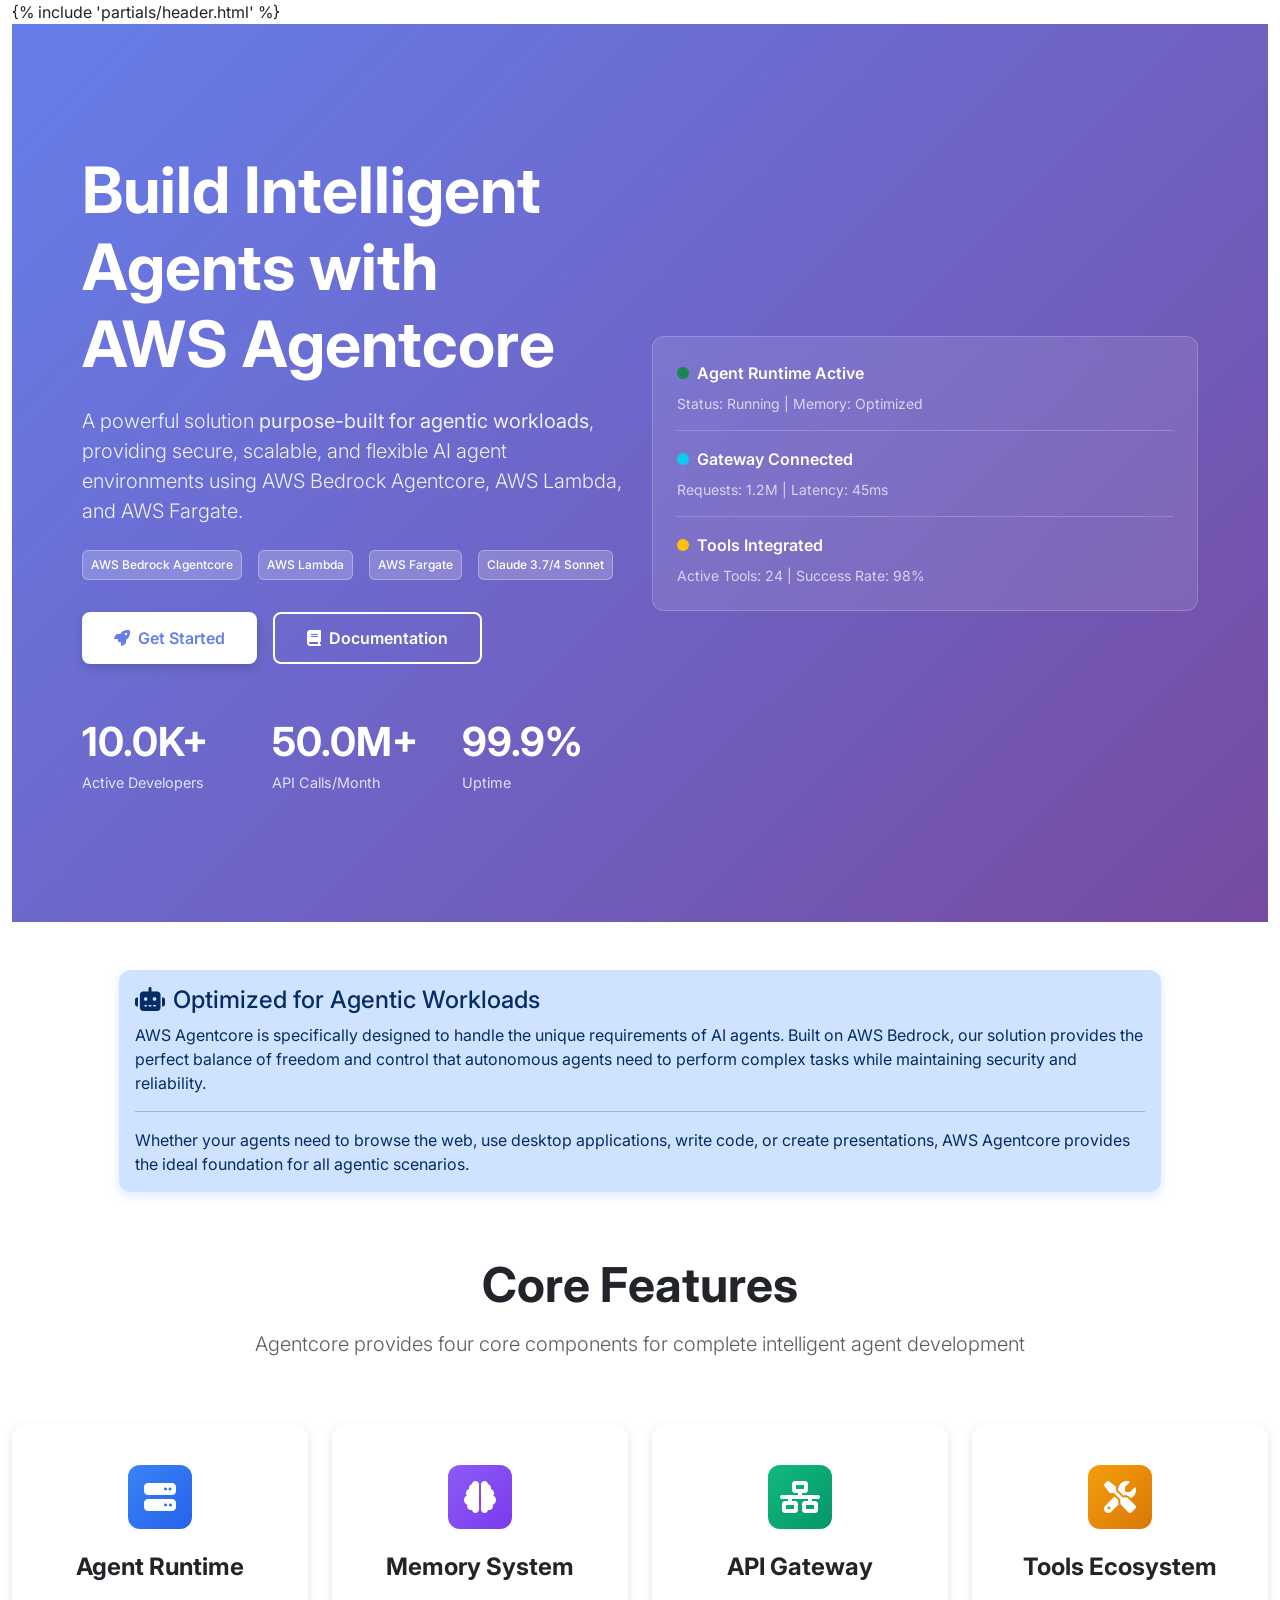
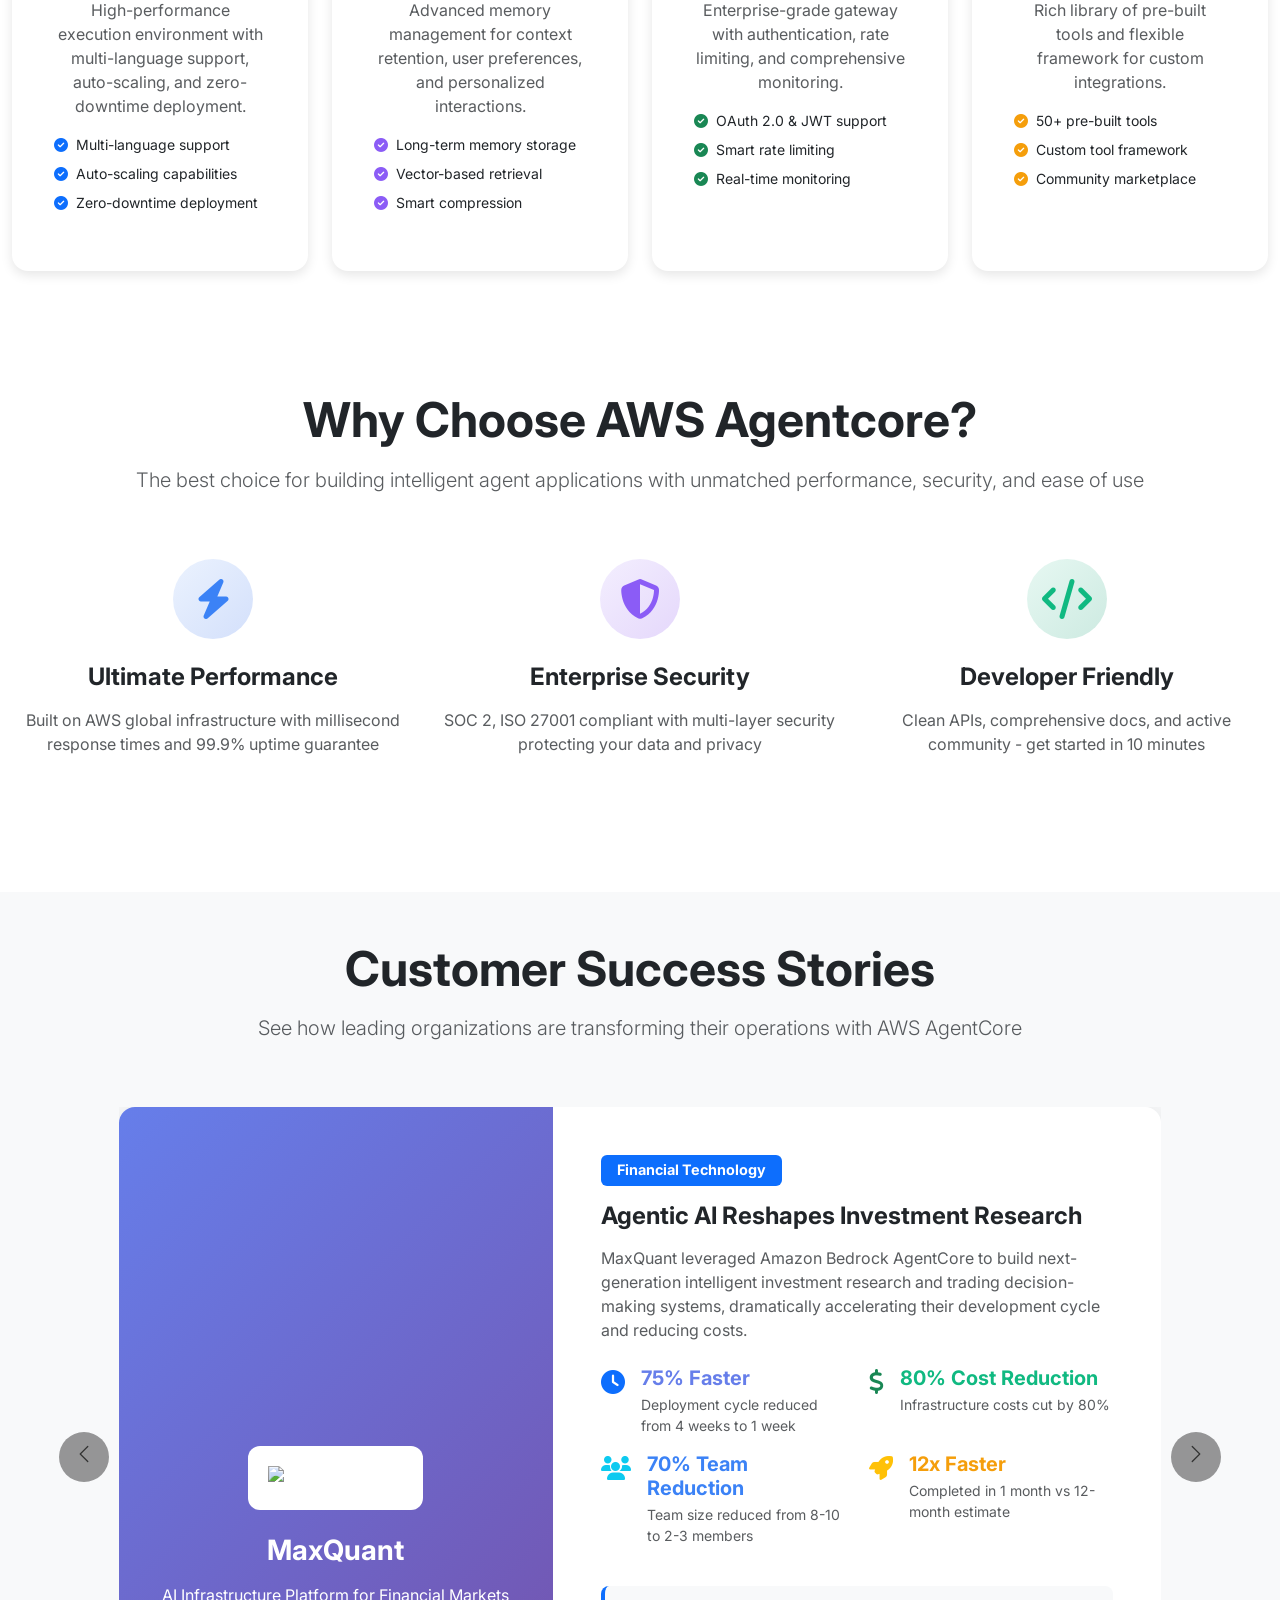
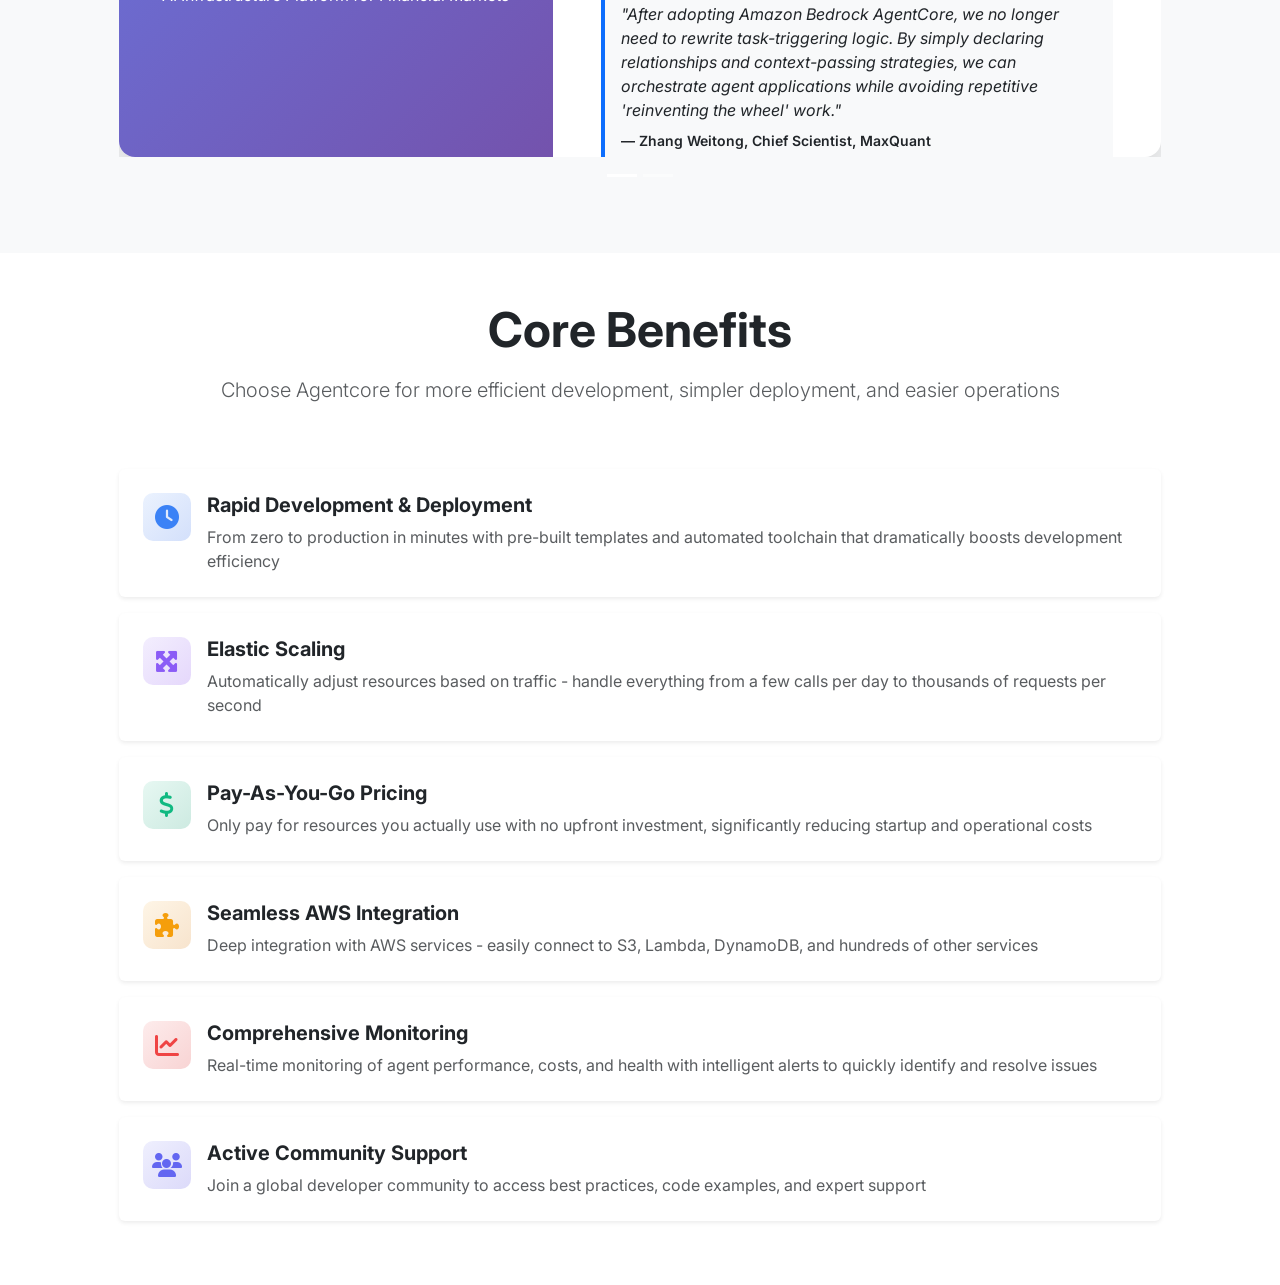
==== templates/index.html @ c753066d "Commit changes before migrating to new GitLab repository" ====
<!DOCTYPE html>
<html lang="en">
<head>
    <meta charset="UTF-8">
    <meta name="viewport" content="width=device-width, initial-scale=1.0">
    <title>AgentCore on AWS Demo UI</title>
    <link href="https://cdn.jsdelivr.net/npm/bootstrap@5.3.0-alpha1/dist/css/bootstrap.min.css" rel="stylesheet">
    <link rel="stylesheet" href="https://cdnjs.cloudflare.com/ajax/libs/font-awesome/6.4.0/css/all.min.css">
    <link href="https://fonts.googleapis.com/css2?family=Inter:wght@300;400;500;600;700;800&display=swap" rel="stylesheet">
    <link rel="stylesheet" href="/static/css/style.css">
    <style>
        body {
            font-family: 'Inter', -apple-system, BlinkMacSystemFont, 'Segoe UI', sans-serif;
        }

        .gradient-bg {
            background: linear-gradient(135deg, #667eea 0%, #764ba2 100%);
        }

        .aws-gradient {
            background: linear-gradient(135deg, #FF9900 0%, #FF6B00 100%);
        }

        .scroll-fade-in {
            opacity: 0;
            transform: translateY(30px);
            transition: opacity 0.6s ease, transform 0.6s ease;
        }

        .scroll-fade-in.visible {
            opacity: 1;
            transform: translateY(0);
        }

        @keyframes float {
            0%, 100% { transform: translateY(0px); }
            50% { transform: translateY(-20px); }
        }

        .float-animation {
            animation: float 3s ease-in-out infinite;
        }

        @keyframes ripple {
            from {
                transform: scale(0);
                opacity: 1;
            }
            to {
                transform: scale(2);
                opacity: 0;
            }
        }

        .hero-section {
            background: linear-gradient(135deg, #667eea 0%, #764ba2 100%);
            padding: 5rem 0;
            border-radius: 0;
            margin-bottom: 0;
            color: white;
            position: relative;
            overflow: hidden;
        }

        .hero-section::before {
            content: '';
            position: absolute;
            top: 0;
            left: 0;
            right: 0;
            bottom: 0;
            background: url('data:image/svg+xml,<svg width="100" height="100" xmlns="http://www.w3.org/2000/svg"><circle cx="50" cy="50" r="1" fill="rgba(255,255,255,0.1)"/></svg>');
            opacity: 0.3;
        }

        .feature-card {
            border: 2px solid transparent;
            border-radius: 16px;
            box-shadow: 0 4px 12px rgba(0, 0, 0, 0.1);
            height: 100%;
            transition: all 0.3s ease;
            background: white;
        }

        .feature-card:hover {
            transform: translateY(-10px);
            border-color: #667eea;
            box-shadow: 0 20px 40px rgba(102, 126, 234, 0.2);
        }

        .icon-wrapper {
            width: 64px;
            height: 64px;
            border-radius: 12px;
            display: flex;
            align-items: center;
            justify-content: center;
            margin-bottom: 1.5rem;
            transition: all 0.3s ease;
        }

        .feature-card:hover .icon-wrapper {
            transform: scale(1.1) rotate(5deg);
        }

        .feature-icon {
            font-size: 2rem;
            color: white;
        }
        .benefit-item {
            transition: all 0.3s ease;
            border-radius: 12px;
            cursor: pointer;
        }

        .benefit-item:hover {
            background: linear-gradient(135deg, rgba(102, 126, 234, 0.1) 0%, rgba(118, 75, 162, 0.1) 100%);
            transform: translateX(5px);
        }

        .benefit-icon-wrapper {
            width: 48px;
            height: 48px;
            border-radius: 10px;
            display: flex;
            align-items: center;
            justify-content: center;
            flex-shrink: 0;
            transition: all 0.3s ease;
        }

        .benefit-item:hover .benefit-icon-wrapper i {
            transform: scale(1.2) rotate(10deg);
        }

        .architecture-img {
            max-width: 100%;
            border-radius: 12px;
            box-shadow: 0 4px 12px rgba(0, 0, 0, 0.15);
            transition: transform 0.3s ease, box-shadow 0.3s ease;
            cursor: pointer;
        }

        .architecture-img:hover {
            transform: scale(1.02);
            box-shadow: 0 6px 16px rgba(0, 0, 0, 0.2);
        }

        .tech-badge {
            background-color: rgba(255, 255, 255, 0.2);
            color: white;
            font-weight: 500;
            margin-right: 0.5rem;
            margin-bottom: 0.5rem;
            border: 1px solid rgba(255, 255, 255, 0.3);
        }

        .stats-card {
            background: rgba(255, 255, 255, 0.1);
            backdrop-filter: blur(10px);
            border-radius: 12px;
            padding: 1.5rem;
            border: 1px solid rgba(255, 255, 255, 0.2);
        }

        .stat-number {
            font-size: 2.5rem;
            font-weight: 700;
            color: white;
        }

        .stat-label {
            color: rgba(255, 255, 255, 0.8);
            font-size: 0.9rem;
        }

        .status-indicator {
            width: 12px;
            height: 12px;
            border-radius: 50%;
            display: inline-block;
            margin-right: 8px;
            animation: pulse 2s ease-in-out infinite;
        }

        @keyframes pulse {
            0%, 100% { opacity: 1; }
            50% { opacity: 0.5; }
        }

        .why-choose-icon {
            width: 80px;
            height: 80px;
            border-radius: 50%;
            display: flex;
            align-items: center;
            justify-content: center;
            margin: 0 auto 1.5rem;
            transition: all 0.3s ease;
        }

        .why-choose-card:hover .why-choose-icon {
            transform: scale(1.1);
        }

        #modalImage {
            max-height: 85vh;
            object-fit: contain;
            width: auto;
            max-width: 100%;
            box-shadow: 0 4px 12px rgba(0, 0, 0, 0.15);
            transition: transform 0.3s ease;
        }

        .modal-xl {
            max-width: 90%;
        }

        .modal-content {
            background-color: #f8f9fa;
            border: none;
            border-radius: 8px;
            box-shadow: 0 10px 25px rgba(0, 0, 0, 0.2);
        }

        .modal-header {
            border-bottom: 1px solid rgba(0, 0, 0, 0.1);
            background-color: #ffffff;
            border-radius: 8px 8px 0 0;
        }

        .modal-footer {
            border-top: 1px solid rgba(0, 0, 0, 0.1);
            background-color: #ffffff;
            border-radius: 0 0 8px 8px;
        }

        .modal-body {
            padding: 20px;
            background-color: #ffffff;
        }

        .cta-section {
            background: linear-gradient(135deg, #667eea 0%, #764ba2 100%);
            color: white;
        }

        .cta-button {
            background: white;
            color: #667eea;
            font-weight: 600;
            padding: 12px 32px;
            border-radius: 8px;
            border: none;
            transition: all 0.3s ease;
            box-shadow: 0 4px 12px rgba(0, 0, 0, 0.15);
        }

        .cta-button:hover {
            transform: translateY(-2px);
            box-shadow: 0 6px 20px rgba(0, 0, 0, 0.2);
            background: #f8f9fa;
        }

        .cta-button-outline {
            background: transparent;
            color: white;
            font-weight: 600;
            padding: 12px 32px;
            border-radius: 8px;
            border: 2px solid white;
            transition: all 0.3s ease;
        }

        .cta-button-outline:hover {
            background: white;
            color: #667eea;
            transform: translateY(-2px);
        }
    </style>
</head>
<body>
    <div class="container-fluid">
        {% include 'partials/header.html' %}

        <!-- Hero Section -->
        <div class="row hero-section mx-0 px-3 px-md-4">
            <div class="container" style="max-width: 1140px;">
                <div class="row align-items-center py-5">
                    <div class="col-lg-6 mb-4 mb-lg-0 scroll-fade-in">
                        <h1 class="display-3 fw-bold mb-4">Build Intelligent Agents with <span class="d-block">AWS Agentcore</span></h1>
                        <p class="lead mb-4" style="color: rgba(255, 255, 255, 0.9);">
                            A powerful solution <strong>purpose-built for agentic workloads</strong>, providing secure, scalable, and flexible AI agent environments using AWS Bedrock Agentcore, AWS Lambda, and AWS Fargate.
                        </p>
                        <div class="d-flex flex-wrap gap-2 mb-4">
                            <span class="badge tech-badge p-2">AWS Bedrock Agentcore</span>
                            <span class="badge tech-badge p-2">AWS Lambda</span>
                            <span class="badge tech-badge p-2">AWS Fargate</span>
                            <span class="badge tech-badge p-2">Claude 3.7/4 Sonnet</span>
                        </div>
                        <div class="d-flex gap-3 flex-wrap">
                            <button class="cta-button">
                                <i class="fas fa-rocket me-2"></i>Get Started
                            </button>
                            <button class="cta-button-outline">
                                <i class="fas fa-book me-2"></i>Documentation
                            </button>
                        </div>
                        <div class="row mt-5 text-center text-lg-start">
                            <div class="col-4">
                                <div class="stat-number" id="stat-developers">0</div>
                                <div class="stat-label">Active Developers</div>
                            </div>
                            <div class="col-4">
                                <div class="stat-number" id="stat-calls">0</div>
                                <div class="stat-label">API Calls/Month</div>
                            </div>
                            <div class="col-4">
                                <div class="stat-number" id="stat-uptime">0</div>
                                <div class="stat-label">Uptime</div>
                            </div>
                        </div>
                    </div>
                    <div class="col-lg-6 d-none d-lg-block">
                        <div class="float-animation">
                            <div class="stats-card">
                                <div class="mb-3 pb-3" style="border-bottom: 1px solid rgba(255, 255, 255, 0.2);">
                                    <div class="d-flex align-items-center mb-2">
                                        <span class="status-indicator bg-success"></span>
                                        <span class="fw-semibold">Agent Runtime Active</span>
                                    </div>
                                    <div class="small" style="color: rgba(255, 255, 255, 0.7);">Status: Running | Memory: Optimized</div>
                                </div>
                                <div class="mb-3 pb-3" style="border-bottom: 1px solid rgba(255, 255, 255, 0.2);">
                                    <div class="d-flex align-items-center mb-2">
                                        <span class="status-indicator bg-info"></span>
                                        <span class="fw-semibold">Gateway Connected</span>
                                    </div>
                                    <div class="small" style="color: rgba(255, 255, 255, 0.7);">Requests: 1.2M | Latency: 45ms</div>
                                </div>
                                <div>
                                    <div class="d-flex align-items-center mb-2">
                                        <span class="status-indicator bg-warning"></span>
                                        <span class="fw-semibold">Tools Integrated</span>
                                    </div>
                                    <div class="small" style="color: rgba(255, 255, 255, 0.7);">Active Tools: 24 | Success Rate: 98%</div>
                                </div>
                            </div>
                        </div>
                    </div>
                </div>
            </div>
        </div>

        <!-- Agentic Workload Section -->
        <div class="row mb-5 mt-5">
            <div class="col-md-10 offset-md-1 scroll-fade-in">
                <div class="alert alert-primary" role="alert" style="border-radius: 12px; border: none; box-shadow: 0 4px 12px rgba(13, 110, 253, 0.15);">
                    <h4 class="alert-heading"><i class="fas fa-robot me-2"></i>Optimized for Agentic Workloads</h4>
                    <p>AWS Agentcore is specifically designed to handle the unique requirements of AI agents. Built on AWS Bedrock, our solution provides the perfect balance of freedom and control that autonomous agents need to perform complex tasks while maintaining security and reliability.</p>
                    <hr>
                    <p class="mb-0">Whether your agents need to browse the web, use desktop applications, write code, or create presentations, AWS Agentcore provides the ideal foundation for all agentic scenarios.</p>
                </div>
            </div>
        </div>

        <!-- Features Section -->
        <div class="row mb-5">
            <div class="col-12 text-center mb-5 scroll-fade-in">
                <h2 class="display-5 fw-bold mb-3">Core Features</h2>
                <p class="lead text-muted">Agentcore provides four core components for complete intelligent agent development</p>
            </div>

            <div class="col-md-6 col-lg-3 mb-4">
                <div class="card feature-card p-4 scroll-fade-in">
                    <div class="card-body text-center">
                        <div class="icon-wrapper mx-auto" style="background: linear-gradient(135deg, #3b82f6, #2563eb);">
                            <i class="fas fa-server feature-icon"></i>
                        </div>
                        <h4 class="card-title fw-bold mb-3">Agent Runtime</h4>
                        <p class="card-text text-muted">High-performance execution environment with multi-language support, auto-scaling, and zero-downtime deployment.</p>
                        <ul class="list-unstyled text-start mt-3 small">
                            <li class="mb-2"><i class="fas fa-check-circle text-primary me-2"></i>Multi-language support</li>
                            <li class="mb-2"><i class="fas fa-check-circle text-primary me-2"></i>Auto-scaling capabilities</li>
                            <li><i class="fas fa-check-circle text-primary me-2"></i>Zero-downtime deployment</li>
                        </ul>
                    </div>
                </div>
            </div>

            <div class="col-md-6 col-lg-3 mb-4">
                <div class="card feature-card p-4 scroll-fade-in">
                    <div class="card-body text-center">
                        <div class="icon-wrapper mx-auto" style="background: linear-gradient(135deg, #8b5cf6, #7c3aed);">
                            <i class="fas fa-brain feature-icon"></i>
                        </div>
                        <h4 class="card-title fw-bold mb-3">Memory System</h4>
                        <p class="card-text text-muted">Advanced memory management for context retention, user preferences, and personalized interactions.</p>
                        <ul class="list-unstyled text-start mt-3 small">
                            <li class="mb-2"><i class="fas fa-check-circle text-purple me-2" style="color: #8b5cf6;"></i>Long-term memory storage</li>
                            <li class="mb-2"><i class="fas fa-check-circle text-purple me-2" style="color: #8b5cf6;"></i>Vector-based retrieval</li>
                            <li><i class="fas fa-check-circle text-purple me-2" style="color: #8b5cf6;"></i>Smart compression</li>
                        </ul>
                    </div>
                </div>
            </div>

            <div class="col-md-6 col-lg-3 mb-4">
                <div class="card feature-card p-4 scroll-fade-in">
                    <div class="card-body text-center">
                        <div class="icon-wrapper mx-auto" style="background: linear-gradient(135deg, #10b981, #059669);">
                            <i class="fas fa-network-wired feature-icon"></i>
                        </div>
                        <h4 class="card-title fw-bold mb-3">API Gateway</h4>
                        <p class="card-text text-muted">Enterprise-grade gateway with authentication, rate limiting, and comprehensive monitoring.</p>
                        <ul class="list-unstyled text-start mt-3 small">
                            <li class="mb-2"><i class="fas fa-check-circle text-success me-2"></i>OAuth 2.0 & JWT support</li>
                            <li class="mb-2"><i class="fas fa-check-circle text-success me-2"></i>Smart rate limiting</li>
                            <li><i class="fas fa-check-circle text-success me-2"></i>Real-time monitoring</li>
                        </ul>
                    </div>
                </div>
            </div>

            <div class="col-md-6 col-lg-3 mb-4">
                <div class="card feature-card p-4 scroll-fade-in">
                    <div class="card-body text-center">
                        <div class="icon-wrapper mx-auto" style="background: linear-gradient(135deg, #f59e0b, #d97706);">
                            <i class="fas fa-tools feature-icon"></i>
                        </div>
                        <h4 class="card-title fw-bold mb-3">Tools Ecosystem</h4>
                        <p class="card-text text-muted">Rich library of pre-built tools and flexible framework for custom integrations.</p>
                        <ul class="list-unstyled text-start mt-3 small">
                            <li class="mb-2"><i class="fas fa-check-circle me-2" style="color: #f59e0b;"></i>50+ pre-built tools</li>
                            <li class="mb-2"><i class="fas fa-check-circle me-2" style="color: #f59e0b;"></i>Custom tool framework</li>
                            <li><i class="fas fa-check-circle me-2" style="color: #f59e0b;"></i>Community marketplace</li>
                        </ul>
                    </div>
                </div>
            </div>
        </div>

        <!-- Why Choose Section -->
        <div class="row mb-5 py-5 bg-white">
            <div class="col-12 text-center mb-5 scroll-fade-in">
                <h2 class="display-5 fw-bold mb-3">Why Choose AWS Agentcore?</h2>
                <p class="lead text-muted">The best choice for building intelligent agent applications with unmatched performance, security, and ease of use</p>
            </div>

            <div class="col-md-4 mb-4">
                <div class="text-center scroll-fade-in why-choose-card">
                    <div class="why-choose-icon" style="background: linear-gradient(135deg, rgba(59, 130, 246, 0.1), rgba(37, 99, 235, 0.2));">
                        <i class="fas fa-bolt" style="font-size: 2.5rem; color: #3b82f6;"></i>
                    </div>
                    <h4 class="fw-bold mb-3">Ultimate Performance</h4>
                    <p class="text-muted">Built on AWS global infrastructure with millisecond response times and 99.9% uptime guarantee</p>
                </div>
            </div>

            <div class="col-md-4 mb-4">
                <div class="text-center scroll-fade-in why-choose-card">
                    <div class="why-choose-icon" style="background: linear-gradient(135deg, rgba(139, 92, 246, 0.1), rgba(124, 58, 237, 0.2));">
                        <i class="fas fa-shield-alt" style="font-size: 2.5rem; color: #8b5cf6;"></i>
                    </div>
                    <h4 class="fw-bold mb-3">Enterprise Security</h4>
                    <p class="text-muted">SOC 2, ISO 27001 compliant with multi-layer security protecting your data and privacy</p>
                </div>
            </div>

            <div class="col-md-4 mb-4">
                <div class="text-center scroll-fade-in why-choose-card">
                    <div class="why-choose-icon" style="background: linear-gradient(135deg, rgba(16, 185, 129, 0.1), rgba(5, 150, 105, 0.2));">
                        <i class="fas fa-code" style="font-size: 2.5rem; color: #10b981;"></i>
                    </div>
                    <h4 class="fw-bold mb-3">Developer Friendly</h4>
                    <p class="text-muted">Clean APIs, comprehensive docs, and active community - get started in 10 minutes</p>
                </div>
            </div>
        </div>

        <!-- Customer Success Stories Section -->
        <div class="row mb-5 py-5" style="background-color: #f8f9fa;">
            <div class="col-12 text-center mb-5 scroll-fade-in">
                <h2 class="display-5 fw-bold mb-3">Customer Success Stories</h2>
                <p class="lead text-muted">See how leading organizations are transforming their operations with AWS AgentCore</p>
            </div>

            <!-- Case Studies Carousel -->
            <div class="col-md-10 offset-md-1 mb-5">
                <div class="position-relative" style="height: 650px;">
                    <div id="caseStudiesCarousel" class="carousel slide h-100" data-bs-ride="carousel" data-bs-interval="8000">
                        <!-- Carousel Indicators -->
                        <div class="carousel-indicators" style="margin-bottom: -30px;">
                            <button type="button" data-bs-target="#caseStudiesCarousel" data-bs-slide-to="0" class="active" aria-current="true" aria-label="MaxQuant Case Study"></button>
                            <button type="button" data-bs-target="#caseStudiesCarousel" data-bs-slide-to="1" aria-label="Bika.ai Case Study"></button>
                        </div>

                        <!-- Carousel Items -->
                        <div class="carousel-inner h-100">
                            <!-- MaxQuant Case Study -->
                            <div class="carousel-item active h-100">
                                <div class="card border-0 shadow-lg h-100" style="border-radius: 16px; overflow: hidden;">
                                <div class="row g-0">
                                    <div class="col-md-5">
                                        <div class="h-100 d-flex align-items-center justify-content-center p-4" style="background: linear-gradient(135deg, #667eea 0%, #764ba2 100%);">
                                            <div class="text-center text-white">
                                                <div class="mb-4">
                                                    <img src="https://d1.awsstatic.com/onedam/marketing-channels/website/aws/en_US/solutions/case-studies/approved/image/quantixai/logo.d3b766e834d307c8ab2b610ae4959504df262250.png"
                                                         alt="MaxQuant Logo"
                                                         style="max-width: 200px; background: white; padding: 20px; border-radius: 12px;">
                                                </div>
                                                <h3 class="fw-bold mb-3">MaxQuant</h3>
                                                <p class="mb-0">AI Infrastructure Platform for Financial Markets</p>
                                            </div>
                                        </div>
                                    </div>
                                    <div class="col-md-7">
                                        <div class="card-body p-5">
                                            <div class="mb-4">
                                                <span class="badge bg-primary mb-3" style="font-size: 0.9rem; padding: 8px 16px;">Financial Technology</span>
                                                <h4 class="fw-bold mb-3">Agentic AI Reshapes Investment Research</h4>
                                                <p class="text-muted mb-4">
                                                    MaxQuant leveraged Amazon Bedrock AgentCore to build next-generation intelligent investment research and trading decision-making systems, dramatically accelerating their development cycle and reducing costs.
                                                </p>
                                            </div>

                                            <div class="row mb-4">
                                                <div class="col-6 mb-3">
                                                    <div class="d-flex align-items-start">
                                                        <i class="fas fa-clock text-primary me-3" style="font-size: 1.5rem; margin-top: 4px;"></i>
                                                        <div>
                                                            <h5 class="fw-bold mb-1" style="color: #667eea;">75% Faster</h5>
                                                            <p class="small text-muted mb-0">Deployment cycle reduced from 4 weeks to 1 week</p>
                                                        </div>
                                                    </div>
                                                </div>
                                                <div class="col-6 mb-3">
                                                    <div class="d-flex align-items-start">
                                                        <i class="fas fa-dollar-sign text-success me-3" style="font-size: 1.5rem; margin-top: 4px;"></i>
                                                        <div>
                                                            <h5 class="fw-bold mb-1" style="color: #10b981;">80% Cost Reduction</h5>
                                                            <p class="small text-muted mb-0">Infrastructure costs cut by 80%</p>
                                                        </div>
                                                    </div>
                                                </div>
                                                <div class="col-6 mb-3">
                                                    <div class="d-flex align-items-start">
                                                        <i class="fas fa-users text-info me-3" style="font-size: 1.5rem; margin-top: 4px;"></i>
                                                        <div>
                                                            <h5 class="fw-bold mb-1" style="color: #3b82f6;">70% Team Reduction</h5>
                                                            <p class="small text-muted mb-0">Team size reduced from 8-10 to 2-3 members</p>
                                                        </div>
                                                    </div>
                                                </div>
                                                <div class="col-6 mb-3">
                                                    <div class="d-flex align-items-start">
                                                        <i class="fas fa-rocket text-warning me-3" style="font-size: 1.5rem; margin-top: 4px;"></i>
                                                        <div>
                                                            <h5 class="fw-bold mb-1" style="color: #f59e0b;">12x Faster</h5>
                                                            <p class="small text-muted mb-0">Completed in 1 month vs 12-month estimate</p>
                                                        </div>
                                                    </div>
                                                </div>
                                            </div>

                                            <div class="border-start border-4 border-primary ps-3 mb-4" style="background-color: #f8f9fa; padding: 1rem; border-radius: 8px;">
                                                <p class="mb-2 fst-italic">"After adopting Amazon Bedrock AgentCore, we no longer need to rewrite task-triggering logic. By simply declaring relationships and context-passing strategies, we can orchestrate agent applications while avoiding repetitive 'reinventing the wheel' work."</p>
                                                <p class="small mb-0 fw-semibold">— Zhang Weitong, Chief Scientist, MaxQuant</p>
                                            </div>

                                            <div class="d-flex gap-2 flex-wrap mb-3">
                                                <span class="badge bg-light text-dark border">Amazon Bedrock AgentCore</span>
                                                <span class="badge bg-light text-dark border">AWS Lambda</span>
                                                <span class="badge bg-light text-dark border">Amazon EventBridge</span>
                                                <span class="badge bg-light text-dark border">Amazon DynamoDB</span>
                                                <span class="badge bg-light text-dark border">Amazon API Gateway</span>
                                            </div>

                                            <div class="mt-3">
                                                <a href="https://aws.amazon.com/solutions/case-studies/quantixai/" target="_blank" class="btn btn-outline-primary">
                                                    Read Full Case Study <i class="fas fa-external-link-alt ms-2"></i>
                                                </a>
                                            </div>
                                        </div>
                                    </div>
                                </div>
                            </div>
                        </div>

                        <!-- Bika.ai Case Study -->
                        <div class="carousel-item h-100">
                            <div class="card border-0 shadow-lg h-100" style="border-radius: 16px; overflow: hidden;">
                                <div class="row g-0">
                                    <div class="col-md-5">
                                        <div class="h-100 d-flex align-items-center justify-content-center p-4" style="background: linear-gradient(135deg, #f59e0b 0%, #d97706 100%);">
                                            <div class="text-center text-white">
                                                <div class="mb-4">
                                                    <div style="background: white; padding: 30px; border-radius: 12px; display: inline-block;">
                                                        <h2 class="fw-bold mb-0" style="color: #f59e0b; font-size: 3rem;">Bika.ai</h2>
                                                    </div>
                                                </div>
                                                <h3 class="fw-bold mb-3">Bika.ai</h3>
                                                <p class="mb-0">AI Organization Management System for One-Person Companies</p>
                                            </div>
                                        </div>
                                    </div>
                                    <div class="col-md-7">
                                        <div class="card-body p-5">
                                            <div class="mb-4">
                                                <span class="badge bg-warning text-dark mb-3" style="font-size: 0.9rem; padding: 8px 16px;">AI Automation & SaaS</span>
                                                <h4 class="fw-bold mb-3">Empowering Solo Entrepreneurs with AI Teams</h4>
                                                <p class="text-muted mb-4">
                                                    Bika.ai provides a complete AI organization management system for one-person companies, introducing the "AI Organizer" concept to coordinate multiple AI agents, enabling team building, automation workflow orchestration, and database-driven applications for global SMEs and individual entrepreneurs.
                                                </p>
                                            </div>

                                            <div class="row mb-4">
                                                <div class="col-6 mb-3">
                                                    <div class="d-flex align-items-start">
                                                        <i class="fas fa-dollar-sign text-success me-3" style="font-size: 1.5rem; margin-top: 4px;"></i>
                                                        <div>
                                                            <h5 class="fw-bold mb-1" style="color: #10b981;">30% Cost Savings</h5>
                                                            <p class="small text-muted mb-0">Deployment and scaling costs reduced by over 30%</p>
                                                        </div>
                                                    </div>
                                                </div>
                                                <div class="col-6 mb-3">
                                                    <div class="d-flex align-items-start">
                                                        <i class="fas fa-clock text-primary me-3" style="font-size: 1.5rem; margin-top: 4px;"></i>
                                                        <div>
                                                            <h5 class="fw-bold mb-1" style="color: #667eea;">40% Faster</h5>
                                                            <p class="small text-muted mb-0">Build and deployment cycle shortened by ~40%</p>
                                                        </div>
                                                    </div>
                                                </div>
                                                <div class="col-6 mb-3">
                                                    <div class="d-flex align-items-start">
                                                        <i class="fas fa-rocket text-warning me-3" style="font-size: 1.5rem; margin-top: 4px;"></i>
                                                        <div>
                                                            <h5 class="fw-bold mb-1" style="color: #f59e0b;">90% Time Saved</h5>
                                                            <p class="small text-muted mb-0">AgentCore Browser Tool saves 90% integration time</p>
                                                        </div>
                                                    </div>
                                                </div>
                                                <div class="col-6 mb-3">
                                                    <div class="d-flex align-items-start">
                                                        <i class="fas fa-users text-info me-3" style="font-size: 1.5rem; margin-top: 4px;"></i>
                                                        <div>
                                                            <h5 class="fw-bold mb-1" style="color: #3b82f6;">Thousands of Users</h5>
                                                            <p class="small text-muted mb-0">Supporting concurrent access for thousands of users</p>
                                                        </div>
                                                    </div>
                                                </div>
                                            </div>

                                            <div class="border-start border-4 border-warning ps-3 mb-4" style="background-color: #f8f9fa; padding: 1rem; border-radius: 8px;">
                                                <p class="mb-2 fst-italic">"AWS's rich infrastructure services and development deployment technical support enable our team to support global services with a more streamlined scale, and help us build a truly 'one-person company' Bika.ai."</p>
                                                <p class="small mb-0 fw-semibold">— Kelly, CEO & Co-Founder, AI Organizer Company</p>
                                            </div>

                                            <div class="d-flex gap-2 flex-wrap mb-3">
                                                <span class="badge bg-light text-dark border">Amazon Bedrock AgentCore Browser Tool</span>
                                                <span class="badge bg-light text-dark border">Amazon Lambda</span>
                                                <span class="badge bg-light text-dark border">Amazon S3</span>
                                                <span class="badge bg-light text-dark border">Amazon DynamoDB</span>
                                                <span class="badge bg-light text-dark border">Amazon RDS</span>
                                                <span class="badge bg-light text-dark border">Amazon EC2</span>
                                            </div>

                                            <div class="mt-3">
                                                <a href="https://mp.weixin.qq.com/s/Cr8nYvMk74hPJ4WsyjLVvA" target="_blank" class="btn btn-outline-warning">
                                                    Read Full Case Study <i class="fas fa-external-link-alt ms-2"></i>
                                                </a>
                                            </div>
                                        </div>
                                    </div>
                                </div>
                            </div>
                        </div>
                    </div>
                    </div>

                    <!-- Carousel Controls - Positioned relative to outer wrapper -->
                    <button class="position-absolute" type="button" data-bs-target="#caseStudiesCarousel" data-bs-slide="prev"
                            style="width: 50px; height: 50px; top: 325px; left: -60px; background-color: rgba(0,0,0,0.5); border-radius: 50%; opacity: 0.8; border: none; z-index: 10;">
                        <span class="carousel-control-prev-icon" aria-hidden="true" style="filter: invert(1); width: 20px; height: 20px;"></span>
                        <span class="visually-hidden">Previous</span>
                    </button>
                    <button class="position-absolute" type="button" data-bs-target="#caseStudiesCarousel" data-bs-slide="next"
                            style="width: 50px; height: 50px; top: 325px; right: -60px; background-color: rgba(0,0,0,0.5); border-radius: 50%; opacity: 0.8; border: none; z-index: 10;">
                        <span class="carousel-control-next-icon" aria-hidden="true" style="filter: invert(1); width: 20px; height: 20px;"></span>
                        <span class="visually-hidden">Next</span>
                    </button>
                </div>
            </div>
        </div>

        <!-- Benefits Section -->
        <div class="row mb-5">
            <div class="col-12 text-center mb-5 scroll-fade-in">
                <h2 class="display-5 fw-bold mb-3">Core Benefits</h2>
                <p class="lead text-muted">Choose Agentcore for more efficient development, simpler deployment, and easier operations</p>
            </div>

            <div class="col-md-10 offset-md-1">
                <div class="benefit-item bg-white rounded p-4 mb-3 shadow-sm scroll-fade-in">
                    <div class="d-flex align-items-start">
                        <div class="benefit-icon-wrapper me-3" style="background: linear-gradient(135deg, rgba(59, 130, 246, 0.1), rgba(37, 99, 235, 0.2));">
                            <i class="fas fa-clock" style="color: #3b82f6; font-size: 1.5rem;"></i>
                        </div>
                        <div>
                            <h5 class="fw-bold mb-2">Rapid Development & Deployment</h5>
                            <p class="text-muted mb-0">From zero to production in minutes with pre-built templates and automated toolchain that dramatically boosts development efficiency</p>
                        </div>
                    </div>
                </div>

                <div class="benefit-item bg-white rounded p-4 mb-3 shadow-sm scroll-fade-in">
                    <div class="d-flex align-items-start">
                        <div class="benefit-icon-wrapper me-3" style="background: linear-gradient(135deg, rgba(139, 92, 246, 0.1), rgba(124, 58, 237, 0.2));">
                            <i class="fas fa-expand-arrows-alt" style="color: #8b5cf6; font-size: 1.5rem;"></i>
                        </div>
                        <div>
                            <h5 class="fw-bold mb-2">Elastic Scaling</h5>
                            <p class="text-muted mb-0">Automatically adjust resources based on traffic - handle everything from a few calls per day to thousands of requests per second</p>
                        </div>
                    </div>
                </div>

                <div class="benefit-item bg-white rounded p-4 mb-3 shadow-sm scroll-fade-in">
                    <div class="d-flex align-items-start">
                        <div class="benefit-icon-wrapper me-3" style="background: linear-gradient(135deg, rgba(16, 185, 129, 0.1), rgba(5, 150, 105, 0.2));">
                            <i class="fas fa-dollar-sign" style="color: #10b981; font-size: 1.5rem;"></i>
                        </div>
                        <div>
                            <h5 class="fw-bold mb-2">Pay-As-You-Go Pricing</h5>
                            <p class="text-muted mb-0">Only pay for resources you actually use with no upfront investment, significantly reducing startup and operational costs</p>
                        </div>
                    </div>
                </div>

                <div class="benefit-item bg-white rounded p-4 mb-3 shadow-sm scroll-fade-in">
                    <div class="d-flex align-items-start">
                        <div class="benefit-icon-wrapper me-3" style="background: linear-gradient(135deg, rgba(245, 158, 11, 0.1), rgba(217, 119, 6, 0.2));">
                            <i class="fas fa-puzzle-piece" style="color: #f59e0b; font-size: 1.5rem;"></i>
                        </div>
                        <div>
                            <h5 class="fw-bold mb-2">Seamless AWS Integration</h5>
                            <p class="text-muted mb-0">Deep integration with AWS services - easily connect to S3, Lambda, DynamoDB, and hundreds of other services</p>
                        </div>
                    </div>
                </div>

                <div class="benefit-item bg-white rounded p-4 mb-3 shadow-sm scroll-fade-in">
                    <div class="d-flex align-items-start">
                        <div class="benefit-icon-wrapper me-3" style="background: linear-gradient(135deg, rgba(239, 68, 68, 0.1), rgba(220, 38, 38, 0.2));">
                            <i class="fas fa-chart-line" style="color: #ef4444; font-size: 1.5rem;"></i>
                        </div>
                        <div>
                            <h5 class="fw-bold mb-2">Comprehensive Monitoring</h5>
                            <p class="text-muted mb-0">Real-time monitoring of agent performance, costs, and health with intelligent alerts to quickly identify and resolve issues</p>
                        </div>
                    </div>
                </div>

                <div class="benefit-item bg-white rounded p-4 mb-3 shadow-sm scroll-fade-in">
                    <div class="d-flex align-items-start">
                        <div class="benefit-icon-wrapper me-3" style="background: linear-gradient(135deg, rgba(99, 102, 241, 0.1), rgba(79, 70, 229, 0.2));">
                            <i class="fas fa-users" style="color: #6366f1; font-size: 1.5rem;"></i>
                        </div>
                        <div>
                            <h5 class="fw-bold mb-2">Active Community Support</h5>
                            <p class="text-muted mb-0">Join a global developer community to access best practices, code examples, and expert support</p>
                        </div>
                    </div>
                </div>
            </div>
        </div>
    </div>

    <script src="https://cdn.jsdelivr.net/npm/bootstrap@5.3.0-alpha1/dist/js/bootstrap.bundle.min.js"></script>
    <script src="/static/js/script.js"></script>

    <!-- Image Modal -->
    <div class="modal fade" id="imageModal" tabindex="-1" aria-labelledby="imageModalLabel" aria-hidden="true">
        <div class="modal-dialog modal-xl">
            <div class="modal-content">
                <div class="modal-header">
                    <h5 class="modal-title" id="imageModalLabel">Image Preview</h5>
                    <button type="button" class="btn-close" data-bs-dismiss="modal" aria-label="Close"></button>
                </div>
                <div class="modal-body text-center">
                    <img id="modalImage" src="" class="img-fluid" alt="Enlarged Image">
                </div>
                <div class="modal-footer">
                    <button type="button" class="btn btn-secondary" data-bs-dismiss="modal">Close</button>
                </div>
            </div>
        </div>
    </div>

    <script>
        // Scroll fade-in animation observer
        const observerOptions = {
            threshold: 0.1,
            rootMargin: '0px 0px -100px 0px'
        };

        const observer = new IntersectionObserver((entries) => {
            entries.forEach((entry, index) => {
                if (entry.isIntersecting) {
                    setTimeout(() => {
                        entry.target.classList.add('visible');
                    }, index * 100);
                }
            });
        }, observerOptions);

        // Observe all elements with scroll-fade-in class
        document.addEventListener('DOMContentLoaded', () => {
            const fadeElements = document.querySelectorAll('.scroll-fade-in');
            fadeElements.forEach(element => {
                observer.observe(element);
            });

            // Initialize counters
            initializeCounters();
        });

        // Animated counter for statistics
        function animateCounter(element, target, suffix = '', duration = 2000) {
            const start = 0;
            const increment = target / (duration / 16);
            let current = start;

            const timer = setInterval(() => {
                current += increment;
                if (current >= target) {
                    current = target;
                    clearInterval(timer);
                }

                let displayValue = Math.floor(current);
                if (suffix === 'K+') {
                    displayValue = (displayValue / 1000).toFixed(1) + 'K+';
                } else if (suffix === 'M+') {
                    displayValue = (displayValue / 1000000).toFixed(1) + 'M+';
                } else if (suffix === '%') {
                    displayValue = (current).toFixed(1) + '%';
                }

                element.textContent = displayValue;
            }, 16);
        }

        // Initialize counters when hero section is visible
        function initializeCounters() {
            const heroSection = document.querySelector('.hero-section');
            let countersAnimated = false;

            const heroObserver = new IntersectionObserver((entries) => {
                entries.forEach(entry => {
                    if (entry.isIntersecting && !countersAnimated) {
                        countersAnimated = true;

                        const devCounter = document.getElementById('stat-developers');
                        const callsCounter = document.getElementById('stat-calls');
                        const uptimeCounter = document.getElementById('stat-uptime');

                        if (devCounter) animateCounter(devCounter, 10000, 'K+', 2000);
                        if (callsCounter) animateCounter(callsCounter, 50000000, 'M+', 2000);
                        if (uptimeCounter) animateCounter(uptimeCounter, 99.9, '%', 2000);
                    }
                });
            }, { threshold: 0.3 });

            if (heroSection) {
                heroObserver.observe(heroSection);
            }
        }

        // Feature card interaction enhancement
        const featureCards = document.querySelectorAll('.feature-card');
        featureCards.forEach(card => {
            card.addEventListener('mouseenter', function() {
                this.style.transform = 'translateY(-10px) scale(1.02)';
            });

            card.addEventListener('mouseleave', function() {
                this.style.transform = 'translateY(0) scale(1)';
            });
        });

        // Button click effects with ripple
        const buttons = document.querySelectorAll('button, .cta-button, .cta-button-outline');
        buttons.forEach(button => {
            button.addEventListener('click', function(e) {
                const ripple = document.createElement('span');
                const rect = this.getBoundingClientRect();
                const size = Math.max(rect.width, rect.height);
                const x = e.clientX - rect.left - size / 2;
                const y = e.clientY - rect.top - size / 2;

                ripple.style.cssText = `
                    position: absolute;
                    width: ${size}px;
                    height: ${size}px;
                    border-radius: 50%;
                    background: rgba(255, 255, 255, 0.5);
                    left: ${x}px;
                    top: ${y}px;
                    pointer-events: none;
                    animation: ripple 0.6s ease-out;
                `;

                this.style.position = 'relative';
                this.style.overflow = 'hidden';
                this.appendChild(ripple);

                setTimeout(() => ripple.remove(), 600);
            });
        });

        // Benefit items hover effect
        const benefitItems = document.querySelectorAll('.benefit-item');
        benefitItems.forEach(item => {
            item.addEventListener('mouseenter', function() {
                const icon = this.querySelector('i');
                if (icon) {
                    icon.style.transform = 'scale(1.2) rotate(10deg)';
                    icon.style.transition = 'transform 0.3s ease';
                }
            });

            item.addEventListener('mouseleave', function() {
                const icon = this.querySelector('i');
                if (icon) {
                    icon.style.transform = 'scale(1) rotate(0deg)';
                }
            });
        });

        // Enhanced list group item hover
        const listGroupItems = document.querySelectorAll('.list-group-item');
        listGroupItems.forEach(item => {
            item.addEventListener('mouseenter', function() {
                this.style.borderColor = '#667eea';
                this.style.transform = 'translateX(5px)';
                this.style.boxShadow = '0 4px 12px rgba(102, 126, 234, 0.2)';
            });

            item.addEventListener('mouseleave', function() {
                this.style.borderColor = '#e9ecef';
                this.style.transform = 'translateX(0)';
                this.style.boxShadow = 'none';
            });
        });

        console.log('AWS Agentcore Landing Page - Initialized successfully');
        console.log('Features: Runtime, Memory, Gateway, Tools');
        console.log('All animations and interactions loaded');
    </script>
</body>
</html>
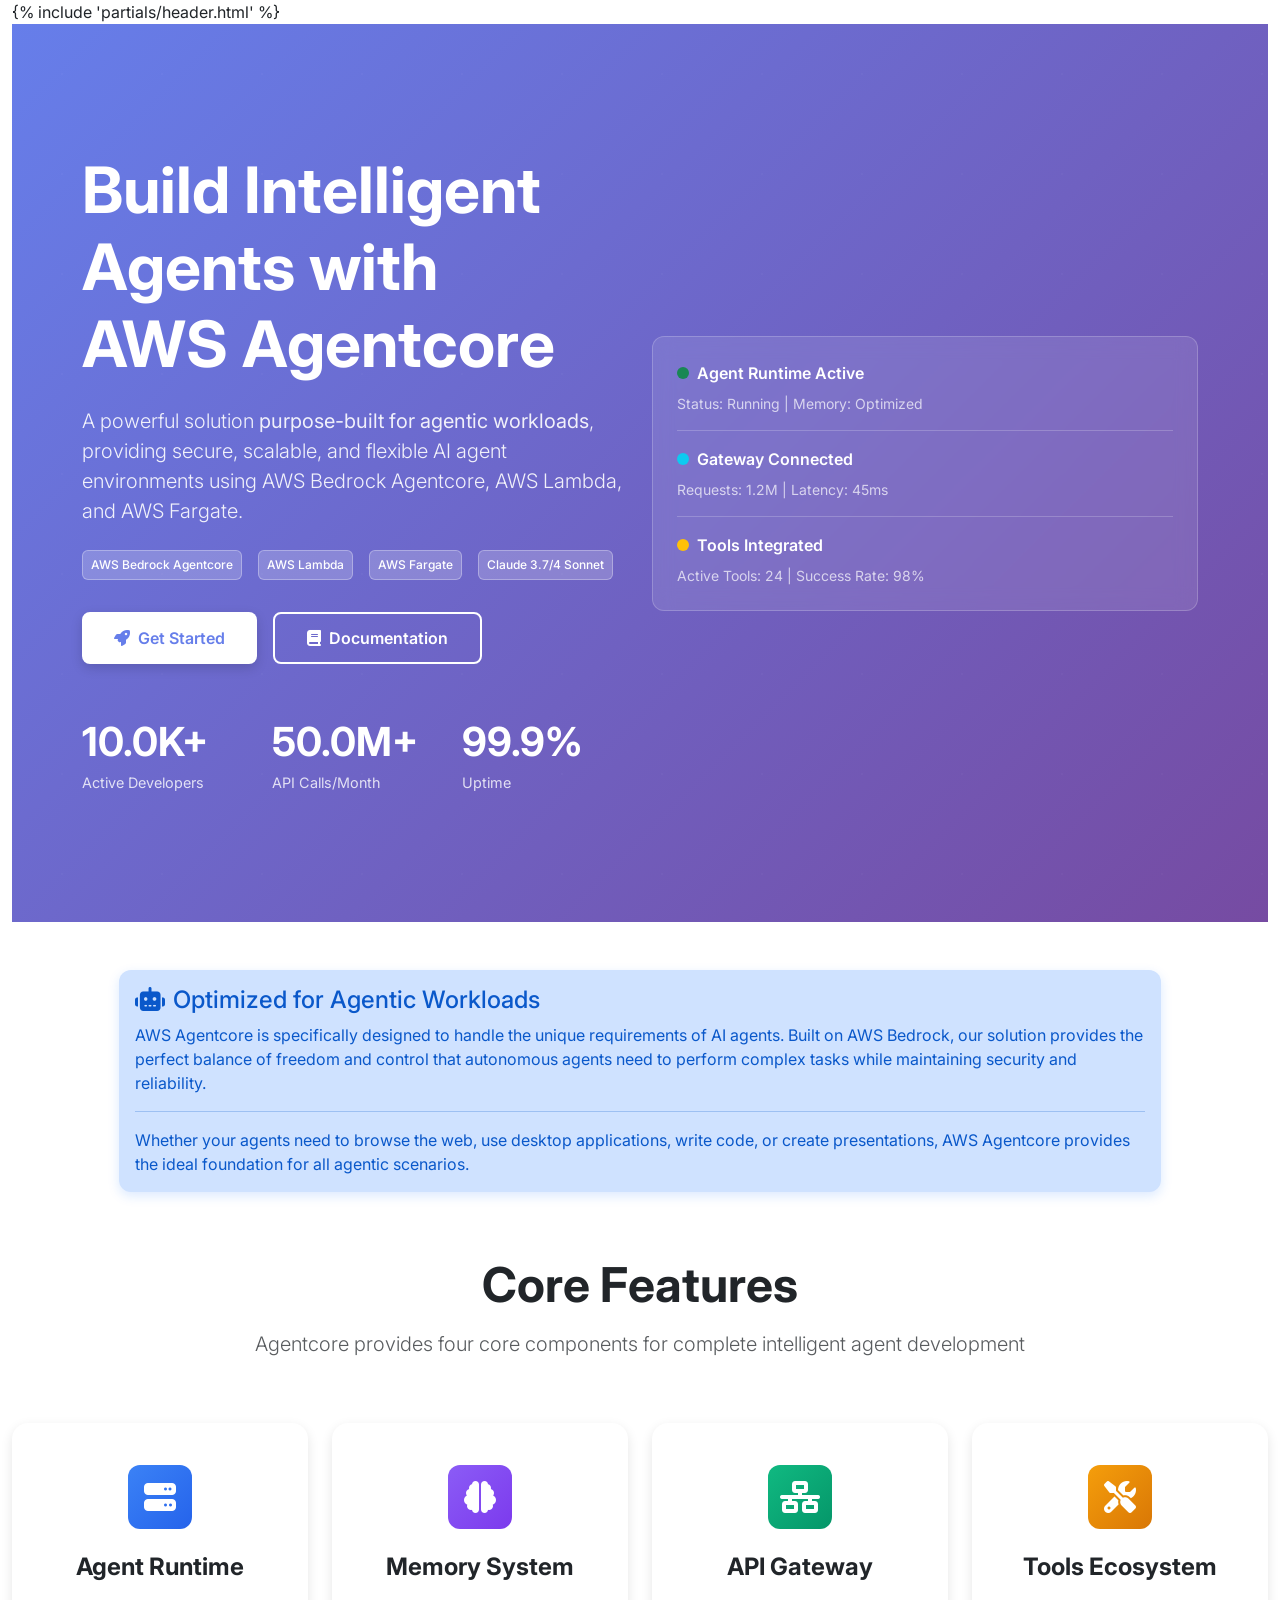
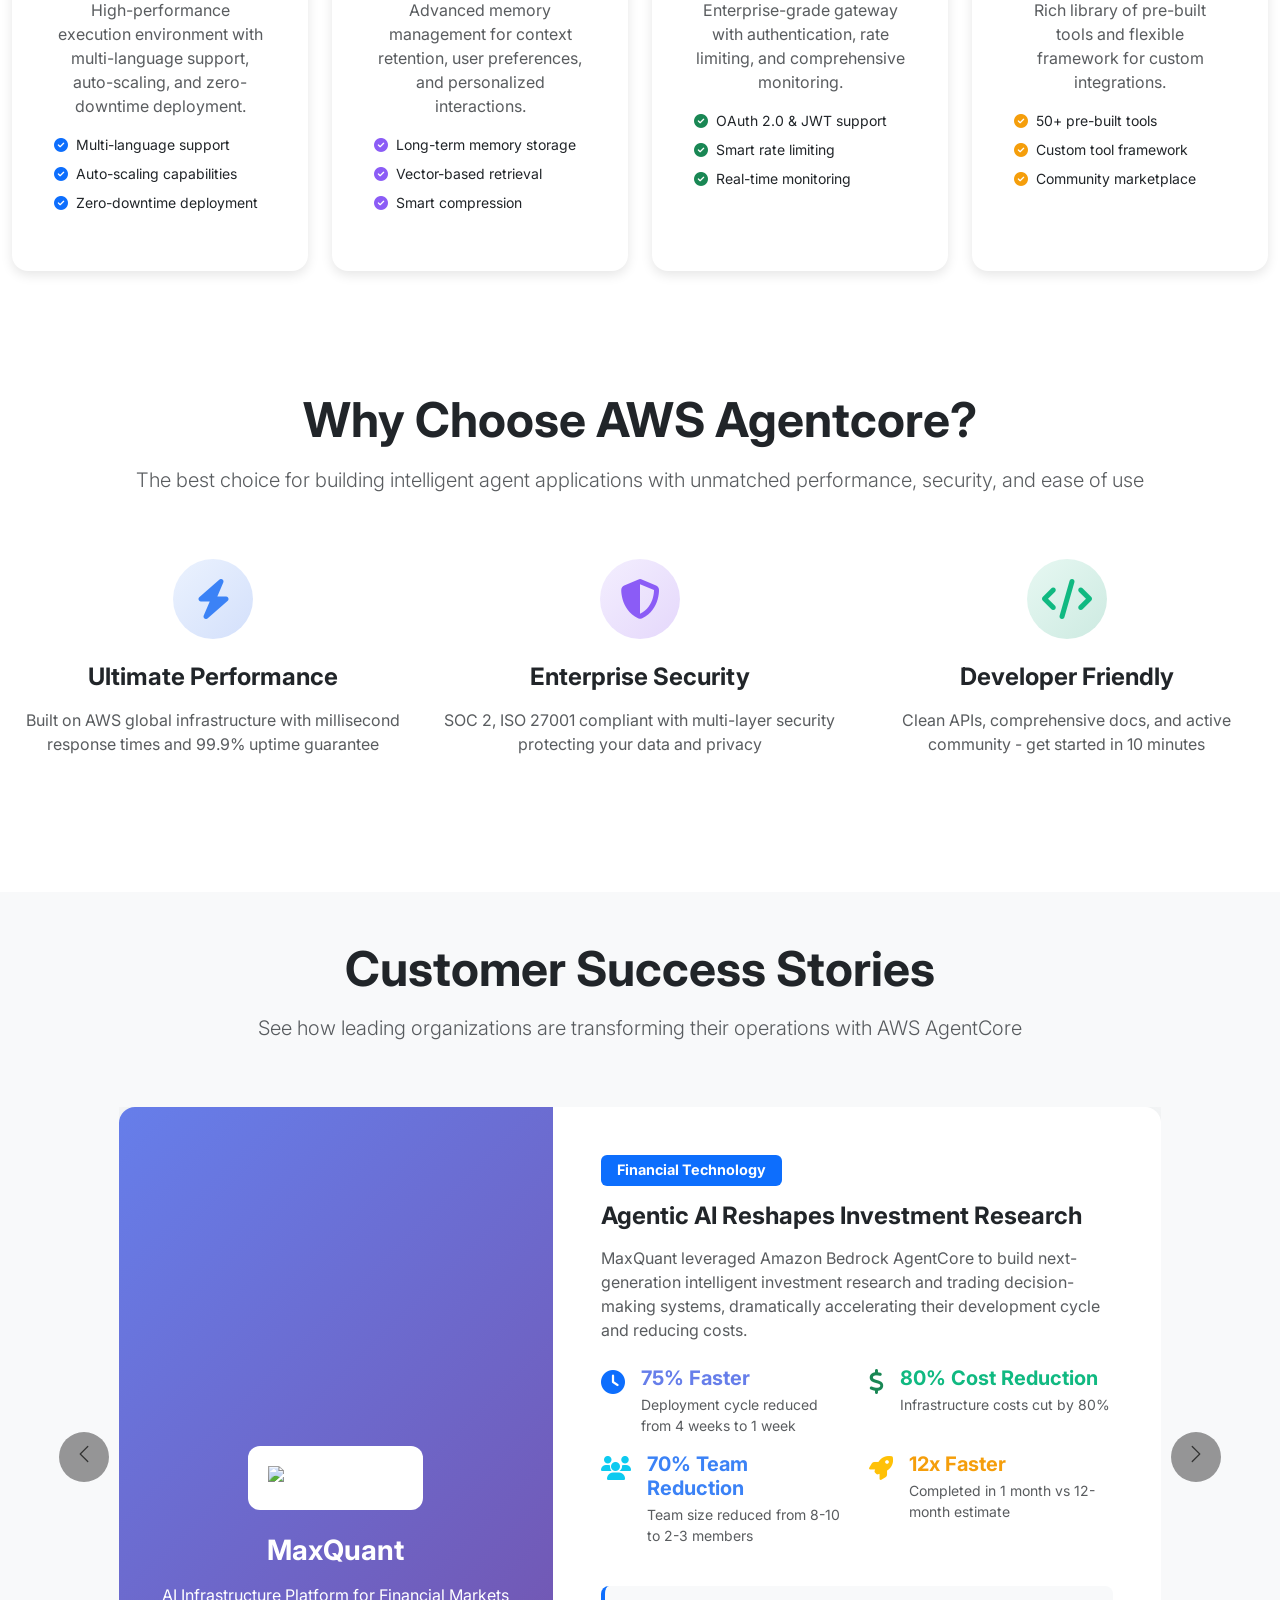
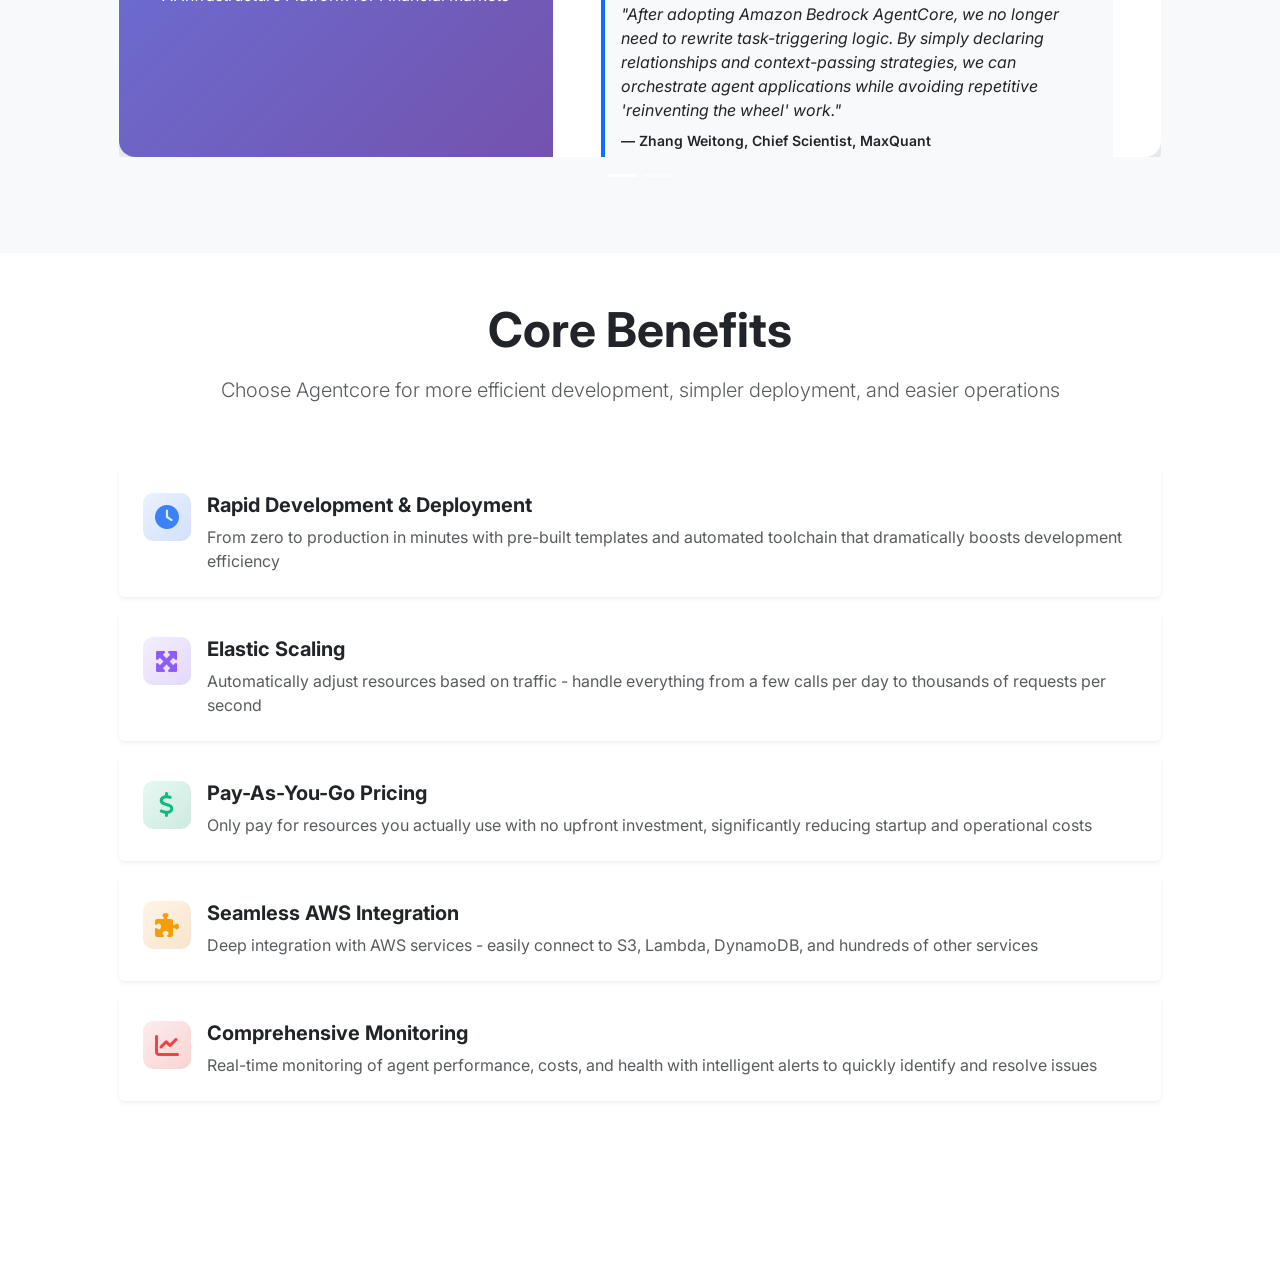
==== commit 55d8cdc7: "chore: Replace Bootstrap CDN with local static resources - Download Bootstrap 5.3.0-alpha1 CSS and J" ====
--- a/templates/index.html
+++ b/templates/index.html
@@ -4,7 +4,7 @@
     <meta charset="UTF-8">
     <meta name="viewport" content="width=device-width, initial-scale=1.0">
     <title>AgentCore on AWS Demo UI</title>
-    <link href="https://cdn.jsdelivr.net/npm/bootstrap@5.3.0-alpha1/dist/css/bootstrap.min.css" rel="stylesheet">
+    <link href="/static/css/bootstrap.min.css" rel="stylesheet">
     <link rel="stylesheet" href="https://cdnjs.cloudflare.com/ajax/libs/font-awesome/6.4.0/css/all.min.css">
     <link href="https://fonts.googleapis.com/css2?family=Inter:wght@300;400;500;600;700;800&display=swap" rel="stylesheet">
     <link rel="stylesheet" href="/static/css/style.css">
@@ -778,7 +778,7 @@
         </div>
     </div>
 
-    <script src="https://cdn.jsdelivr.net/npm/bootstrap@5.3.0-alpha1/dist/js/bootstrap.bundle.min.js"></script>
+    <script src="/static/js/bootstrap.bundle.min.js"></script>
     <script src="/static/js/script.js"></script>
 
     <!-- Image Modal -->
